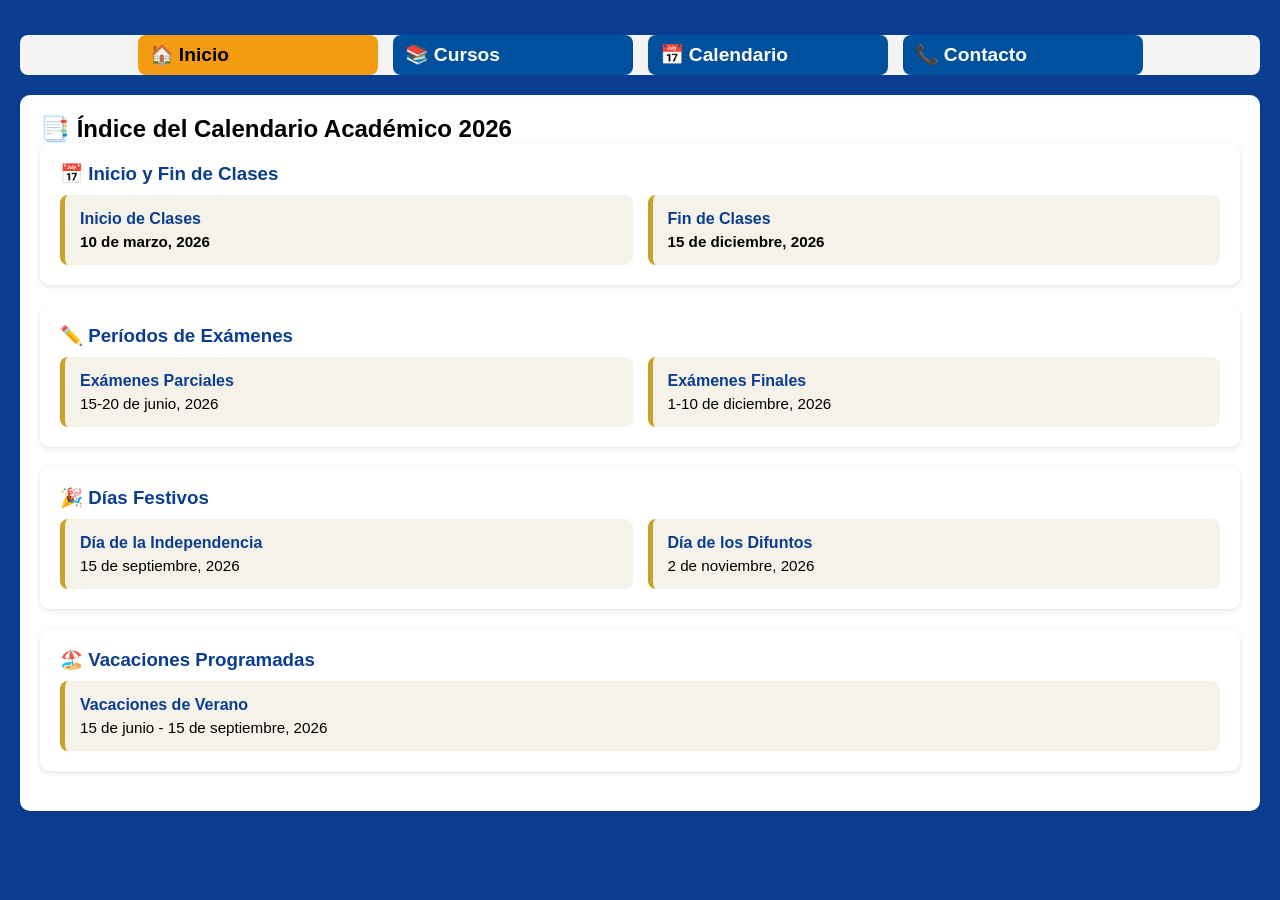
==== calendario.html @ b82ff3ab "calendario y estilos" ====
<!DOCTYPE html>
<html lang="en">
<head>
    <meta charset="UTF-8">
    <meta name="viewport" content="width=device-width, initial-scale=1.0">
    <link rel="stylesheet" href="styles_page.css">
    <title>Calendario</title>
</head>
<body>
        <!-- Navegación -->
    <nav class="nav">
        <a class="active" href="#"><strong>🏠 Inicio</strong></a>
        <a href="#"><strong>📚 Cursos</strong></a>
        <a href="#"><strong>📅 Calendario</strong></a>
        <a href="#"><strong>📞 Contacto</strong></a>
    </nav>

    <!-- ÍNDICE DE CALENDARIO ACADÉMICO -->
<section class="indice">
    <h2>📑 Índice del Calendario Académico 2026</h2>


<!-- CONTENIDO CON ANCLAS -->
<section id="inicio-clases">
    <h3>📅 Inicio y Fin de Clases</h3>
    <div id="fechas-clases">
        <div class="fecha">
            <h4>Inicio de Clases</h4>
            <p><strong>10 de marzo, 2026</strong></p>
        </div>
        <div class="fecha">
            <h4>Fin de Clases</h4>
            <p><strong>15 de diciembre, 2026</strong></p>
        </div>

    </div>

</section>

<section id="periodos-examenes">
    <h3>✏️ Períodos de Exámenes</h3>
    <div id="fechas-examenes">
        <div class="fecha">
            <h4>Exámenes Parciales</h4>
            <p>15-20 de junio, 2026</p>
        </div>
        <div class="fecha">
            <h4>Exámenes Finales</h4>
            <p>1-10 de diciembre, 2026</p>
        </div>
    </div>
</section>

<section id="dias-festivos">
    <h3>🎉 Días Festivos</h3>
    <div id="fechas-festivos">
        <div class="fecha">
            <h4>Día de la Independencia</h4>
            <p>15 de septiembre, 2026</p>
        </div>
        <div class="fecha">
            <h4>Día de los Difuntos</h4>
            <p>2 de noviembre, 2026</p>
        </div>
    </div>
</section>

<section id="vacaciones">
    <h3>🏖️ Vacaciones Programadas</h3>
    <div id="fechas-vacaciones">
        <div class="fecha">
            <h4>Vacaciones de Verano</h4>
            <p>15 de junio - 15 de septiembre, 2026</p>
        </div>
    </div>
</section>
    
</body>
</html>
---- styles_page.css ----
.nav{
    background-color: #f4f4f4;
    display: flex;
    margin: auto;
    margin-top: 15px;
    gap: 15px;
    Justify-content: center;
    border-radius: 8px;
}

.nav a.active{
    background-color: #f39c12;
    color: black;
}

.nav a{
    max-width: 240px;
    width: 100%;
    height: 40px;
    color: white;
    font-size: 1.2rem;    
    text-decoration: none;
    background-color: #00509d;
    padding: 8px 12px;
    border-radius: 8px;
    transition: 0.3s;
}

.nav a:hover{
    background-color: #f39c12;
    color: black;
    transform: translateY(-2px);
}

/* Reset básico */
*{
    margin:0;
    padding:0;
    box-sizing:border-box;
}

/* Colores institucionales */
:root{
    --azul:#0b3d91;
    --hueso:#f5f3e9;
    --dorado:#c9a227;
}

/* Estilo general */
body{
    font-family: Arial, Helvetica, sans-serif;
    background-color: #0b3d91;
    padding:20px;
}

/* Índice */
.indice{
    background:white;
    padding:20px;
    border-radius:10px;
    box-shadow:0 2px 6px rgba(0,0,0,0.1);
    margin-bottom:20px;
    gap: 15px;
    max-height: max-content;
    margin-top: 20px;
}

/* Contenedores de fechas */
#fechas-clases,
#fechas-examenes,
#fechas-festivos,
#fechas-vacaciones{
    display:flex;
    gap:15px;
    flex-wrap:wrap;
}

/* Tarjetas de fechas */
.fecha{
    flex:1;
    min-width:200px;
    background-color:#f5f3e9;
    border-left:5px solid #c9a227;
    padding:15px;
    border-radius:8px;
    transition:0.3s;
}

/* Título dentro de tarjeta */
.fecha h4{
    color:#0b3d91;
    margin-bottom:5px;
}

/* Texto */
.fecha p{
    font-size:0.95rem;
}

/* Efecto hover */
.fecha:hover{
    transform:translateY(-3px);
    box-shadow:0 3px 8px rgba(0,0,0,0.2);
}


/* Secciones (tarjetas) */
section[id]{
    background:white;
    margin-bottom:20px;
    padding:20px;
    border-radius:10px;
    box-shadow:0 2px 6px rgba(0,0,0,0.1);

    display:flex;
    flex-direction:column;
}

/* Títulos */
h3{
    color: #0b3d91;
    margin-bottom:10px;
}
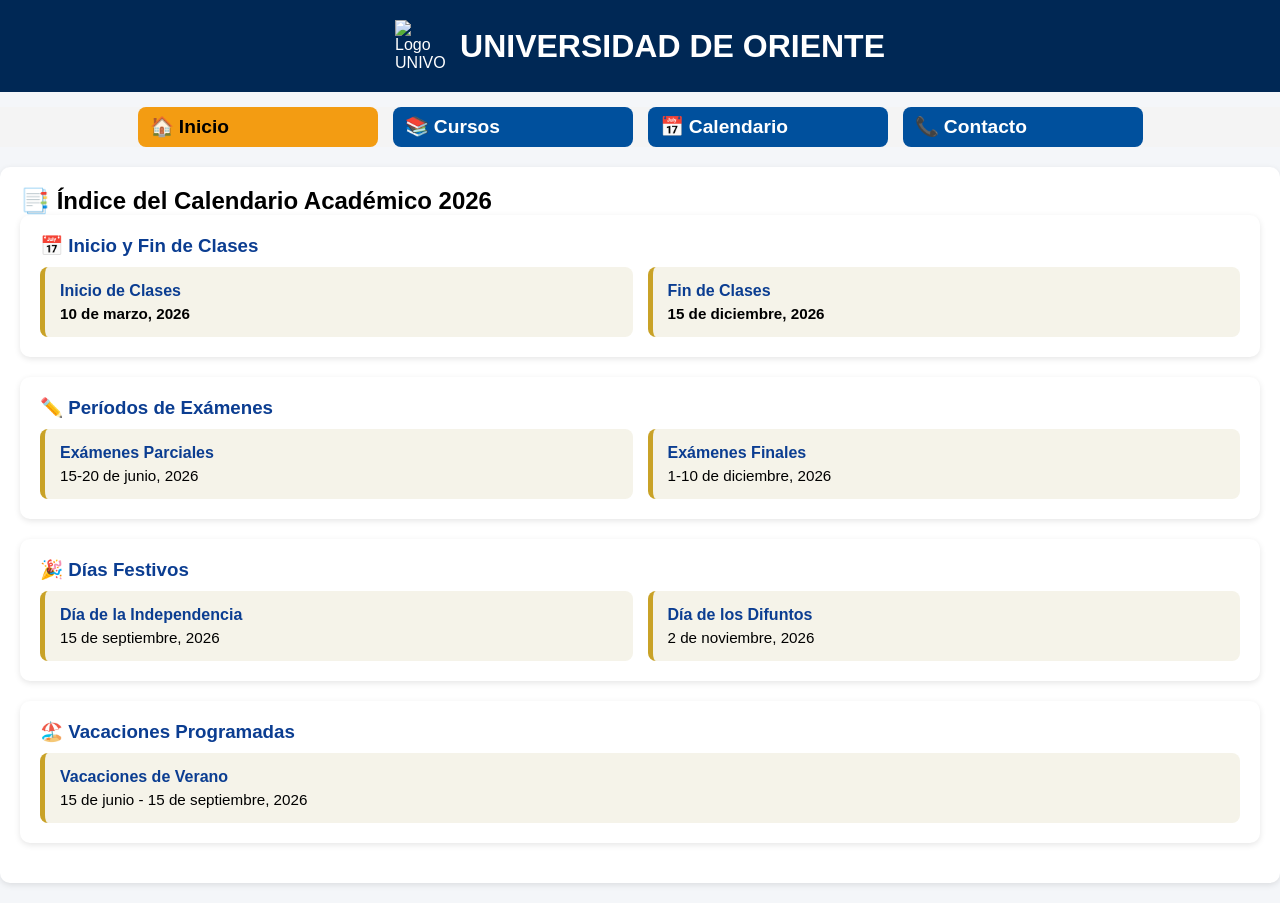
==== commit 6fde7b43: "ajuste css" ====
--- a/calendario.html
+++ b/calendario.html
@@ -3,16 +3,22 @@
 <head>
     <meta charset="UTF-8">
     <meta name="viewport" content="width=device-width, initial-scale=1.0">
-    <link rel="stylesheet" href="styles_page.css">
+    <link rel="stylesheet" href="style.css">
     <title>Calendario</title>
 </head>
 <body>
-        <!-- Navegación -->
+            <!-- Header -->
+    <header class="header">
+        <img src="https://www.univo.edu.sv/wp-content/uploads/2020/07/escudo.png" alt="Logo UNIVO" class="logo">
+        <h1>UNIVERSIDAD DE ORIENTE</h1>
+    </header>
+
+    <!-- Navegación -->
     <nav class="nav">
-        <a class="active" href="#"><strong>🏠 Inicio</strong></a>
-        <a href="#"><strong>📚 Cursos</strong></a>
-        <a href="#"><strong>📅 Calendario</strong></a>
-        <a href="#"><strong>📞 Contacto</strong></a>
+        <a class="active" href="/index.html"><strong>🏠 Inicio</strong></a>
+        <a href="/cursos.html"><strong>📚 Cursos</strong></a>
+        <a href="/calendario.html"><strong>📅 Calendario</strong></a>
+        <a href="/contactos.html"><strong>📞 Contacto</strong></a>
     </nav>
 
     <!-- ÍNDICE DE CALENDARIO ACADÉMICO -->
@@ -64,7 +70,6 @@
         </div>
     </div>
 </section>
-
 <section id="vacaciones">
     <h3>🏖️ Vacaciones Programadas</h3>
     <div id="fechas-vacaciones">
--- a/style.css
+++ b/style.css
@@ -0,0 +1,430 @@
+*{
+    box-sizing: border-box;
+    margin: 0;
+    padding: 0;
+}
+
+/* Colores institucionales */
+:root{
+    --azul:#0b3d91;
+    --hueso:#f5f3e9;
+    --dorado:#c9a227;
+}
+
+@import url('https://fonts.googleapis.com/css2?family=Inter:wght@400;700&display=swap');
+
+body{
+    font-family: 'Inter', sans-serif;
+    background-color: #f4f6f9;
+}
+
+.header{
+    background-color: #002855;
+    color: white;
+    padding: 20px;
+    gap: 15px;
+
+    display: flex;
+    justify-content: center;
+    align-items: center;
+}
+
+.logo{
+    width: 50px;
+    height: auto;
+    gap: 20px;
+}
+
+.nav{
+    background-color: #f4f4f4;
+    display: flex;
+    margin: auto;
+    margin-top: 15px;
+    gap: 15px;
+    Justify-content: center;
+}
+
+.nav a.active{
+    background-color: #f39c12;
+    color: black;
+}
+
+.nav a{
+    max-width: 240px;
+    width: 100%;
+    height: 40px;
+    color: white;
+    font-size: 1.2rem;    
+    text-decoration: none;
+    background-color: #00509d;
+    padding: 8px 12px;
+    border-radius: 8px;
+    transition: 0.3s;
+}
+
+.nav a:hover{
+    background-color: #f39c12;
+    color: black;
+    transform: translateY(-2px);
+}
+
+.layout{
+    display: grid;
+    grid-template-columns: 2fr 1fr;
+    grid-template-rows: auto auto;
+    gap: 20px;
+    padding: 20px;   
+}
+
+
+/* Índice */
+.indice{
+    background:white;
+    padding:20px;
+    border-radius:10px;
+    box-shadow:0 2px 6px rgba(0,0,0,0.1);
+    margin-bottom:20px;
+    gap: 15px;
+    max-height: max-content;
+    margin-top: 20px;
+}
+
+/* Contenedores de fechas */
+#fechas-clases,
+#fechas-examenes,
+#fechas-festivos,
+#fechas-vacaciones{
+    display:flex;
+    gap:15px;
+    flex-wrap:wrap;
+}
+
+/* Tarjetas de fechas */
+.fecha{
+    flex:1;
+    min-width:200px;
+    background-color:#f5f3e9;
+    border-left:5px solid #c9a227;
+    padding:15px;
+    border-radius:8px;
+    transition:0.3s;
+}
+
+/* Título dentro de tarjeta */
+.fecha h4{
+    color:#0b3d91;
+    margin-bottom:5px;
+}
+
+/* Texto */
+.fecha p{
+    font-size:0.95rem;
+}
+
+/* Efecto hover */
+.fecha:hover{
+    transform:translateY(-3px);
+    box-shadow:0 3px 8px rgba(0,0,0,0.2);
+}
+
+
+/* Secciones (tarjetas) */
+section[id]{
+    background:white;
+    margin-bottom:20px;
+    padding:20px;
+    border-radius:10px;
+    box-shadow:0 2px 6px rgba(0,0,0,0.1);
+
+    display:flex;
+    flex-direction:column;
+}
+
+/* Títulos */
+h3{
+    color: #0b3d91;
+    margin-bottom:10px;
+}
+
+.novedad{
+    width: 160px;
+    background-color: #ffd500;
+    border-radius: 20px;
+    padding: 10px;
+    font-size: 1.1rem;
+    text-align: center;
+    color: #002855;
+    font-weight: bold;
+}
+
+.noticias{
+    grid-column: 1 / 2;
+    grid-row: 1 / 2;
+    background-color: white;
+    padding: 20px;
+    border-radius: 8px;
+    gap: 15px
+}
+
+.noticias h2{
+    color: #002855;
+    margin-top: 10px;
+}
+
+.noticias h5{
+    color: #aa9d9d;
+    font-size: 0.9rem;
+    margin-top: 5px;
+}
+
+.noticias p{
+    font-size: 1.2rem;
+    color: #333;
+    margin-top: 25px;
+}
+
+.btn-informacion{
+    margin-top: 20px;
+    background-color: #002855;
+    color: white;
+    border: none;
+    padding: 10px;
+    border-radius: 8px;
+    cursor: pointer;
+    font-weight: bold;
+    font-size: 1rem;
+}
+
+.btn-informacion:hover{
+    background-color: #ffd500;
+    color: black;
+}
+
+.eventos{
+    grid-column: 1 / 2;
+    grid-row: 2 / 3;
+    background-color: white;
+    padding: 20px;
+    border-radius: 8px;
+    display: grid;
+    grid-template-columns: repeat(auto-fit, minmax(260px, 1fr));
+    gap: 20px;
+    align-items: start;
+}
+
+.eventos h2{
+    grid-column: 1 / -1;
+    color: #002855;
+}
+
+.eventos h5{
+    grid-column: 1 / -1;
+    color: #aa9d9d;
+    font-size: 0.9rem;
+    margin-top: 5px;
+}
+
+
+.contenedor-tarjetas{
+    margin-top: 0;
+    border-left: #002855 4px solid;
+    border-radius: 8px;
+}
+
+
+.tarjeta{
+    background-color: #f4f6f9;
+    border-radius: 12px;
+    overflow: hidden; /*Oculta lo que sobresale de la imagen*/
+    box-shadow: 0 4px 10px rgba(0, 0, 0, 0.15);
+    width: 100%;
+    display: flex;
+    flex-direction: column;
+    transition: transform 0.03s ease;
+}
+
+.tarjeta:hover{
+    transform: scale(1.03);
+    border-left: #ffd500 4px solid;
+}
+
+.contenido-tarjeta{
+    padding: 15px;
+    display: flex;
+    flex-direction: column;
+    gap: 10px;
+}
+
+.contenido-tarjeta h3{
+    color: #002855;
+}
+
+.contenido-tarjeta p{
+    font-size: 14px;
+    color: #333;
+}
+
+.contenido-tarjeta button{
+    background-color: #002855;
+    color: white;
+    border: none;
+    padding: 10px;
+    border-radius: 8px;
+    cursor: pointer;
+}
+
+.contenido-tarjeta button:hover{
+    background-color: #f39c12;
+    color: black;
+}
+
+.btn-eventos{
+    margin-top: 20px;
+    background-color: #ffd500;
+    color: black;
+    border: none;
+    padding: 10px;
+    border-radius: 8px;
+    cursor: pointer;
+    font-weight: bold;
+    font-size: 1rem;
+}
+
+.btn-eventos:hover{
+    background-color: #002855;
+    color: white;
+}
+
+.aside{
+    background-color: white;
+    grid-column: 2 / 3;
+    grid-row: 1 / 3;
+    padding: 20px;
+    border-radius: 8px;
+    display: flex;
+    flex-direction: column;
+}
+
+.aside ul{
+    margin-top: 10px;
+    list-style: none;
+}
+
+.aside li{
+    width: 70%;
+    margin-bottom: 8px;
+    background-color: #c9d9e7;
+    padding: 10px;
+    border-radius: 8px;
+    color: #002855;
+    text-align: left;
+}
+
+.clima{
+    width: 70%;
+    background: #1c1785;
+    background: linear-gradient(90deg, rgba(28, 23, 133, 1) 0%, rgba(74, 74, 212, 1) 47%, rgba(30, 143, 166, 1) 100%);
+    padding: 15px;
+    border-radius: 8px;
+    color: white;
+    margin-bottom: 20px;
+}
+
+.clima h3{
+    margin-top: 20px;
+    font-size: 3rem;
+    text-align: center;
+}
+
+.clima p{
+    margin-top: 15px;
+    font-size: 1.1rem;
+}
+
+.aside li:hover{
+    background-color: #002855;
+    color: white;
+    transform: translateX(-2px);
+}
+
+.footer{
+    background-color: #002855;
+    color: white;
+    text-align: center;
+    padding: 15px;
+    display: flex;
+    justify-content: center;
+    align-items: center;
+}
+
+/* Contactos */
+.contactos{
+    background: white;
+    padding: 20px;
+    border-radius: 10px;
+    box-shadow: 0 2px 6px rgba(0,0,0,0.1);
+    max-width: 700px;
+    margin: 20px auto 0;
+}
+
+.contactos h2{
+    color: #0b3d91;
+    margin-bottom: 15px;
+}
+
+.info{
+    background: #f5f3e9;
+    border-left: 5px solid #c9a227;
+    padding: 15px;
+    border-radius: 8px;
+    margin-bottom: 15px;
+}
+
+.info h3{
+    color: #0b3d91;
+    margin-bottom: 5px;
+}
+
+.info p{
+    font-size: 0.95rem;
+}
+
+@media (max-width: 900px){
+    .layout{
+        grid-template-columns: 1fr;
+    }
+
+    .noticias,
+    .eventos,
+    .aside{
+        grid-column: 1 / 2;
+    }
+
+    .noticias{
+        grid-row: auto;
+    }
+
+    .eventos{
+        grid-row: auto;
+    }
+
+    .aside{
+        grid-row: auto;
+    }
+}
+
+@media (max-width: 600px){
+    .header{
+        flex-direction: column;
+        align-items: flex-start;
+        gap: 12px;
+    }
+
+    .nav{
+        flex-wrap: wrap;
+    }
+
+    .eventos{
+        grid-template-columns: 1fr;
+    }
+}
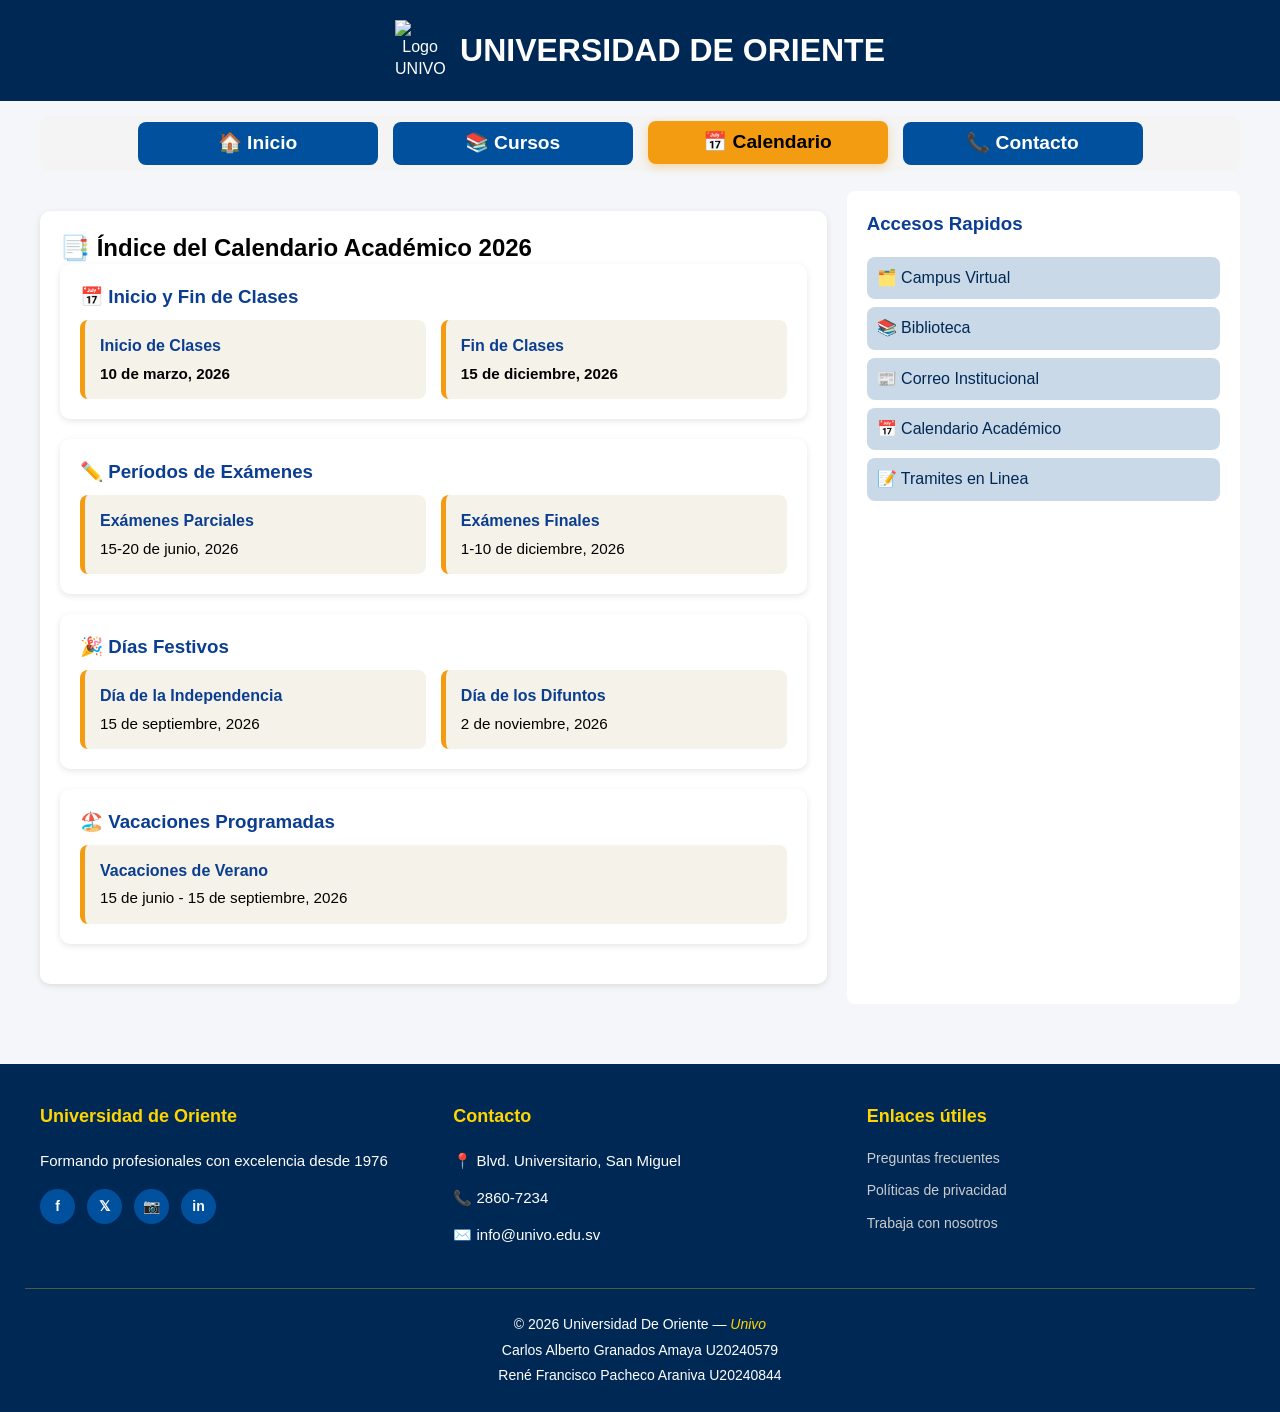
==== commit c5e1d02e: "ajustes compelto" ====
--- a/calendario.html
+++ b/calendario.html
@@ -1,13 +1,15 @@
 <!DOCTYPE html>
 <html lang="en">
+
 <head>
     <meta charset="UTF-8">
     <meta name="viewport" content="width=device-width, initial-scale=1.0">
     <link rel="stylesheet" href="style.css">
     <title>Calendario</title>
 </head>
+
 <body>
-            <!-- Header -->
+    <!-- Header -->
     <header class="header">
         <img src="https://www.univo.edu.sv/wp-content/uploads/2020/07/escudo.png" alt="Logo UNIVO" class="logo">
         <h1>UNIVERSIDAD DE ORIENTE</h1>
@@ -15,70 +17,120 @@
 
     <!-- Navegación -->
     <nav class="nav">
-        <a class="active" href="/index.html"><strong>🏠 Inicio</strong></a>
+        <a href="/index.html"><strong>🏠 Inicio</strong></a>
         <a href="/cursos.html"><strong>📚 Cursos</strong></a>
-        <a href="/calendario.html"><strong>📅 Calendario</strong></a>
+        <a class="active" aria-current="page" href="/calendario.html"><strong>📅 Calendario</strong></a>
         <a href="/contactos.html"><strong>📞 Contacto</strong></a>
     </nav>
 
-    <!-- ÍNDICE DE CALENDARIO ACADÉMICO -->
-<section class="indice">
-    <h2>📑 Índice del Calendario Académico 2026</h2>
+    <main class="layout">
+        <!-- ÍNDICE DE CALENDARIO ACADÉMICO -->
+        <section class="indice calendario-panel">
+            <h2>📑 Índice del Calendario Académico 2026</h2>
 
+            <section id="inicio-clases">
+                <h3>📅 Inicio y Fin de Clases</h3>
+                <div id="fechas-clases">
+                    <div class="fecha">
+                        <h4>Inicio de Clases</h4>
+                        <p><strong>10 de marzo, 2026</strong></p>
+                    </div>
+                    <div class="fecha">
+                        <h4>Fin de Clases</h4>
+                        <p><strong>15 de diciembre, 2026</strong></p>
+                    </div>
+                </div>
+            </section>
 
-<!-- CONTENIDO CON ANCLAS -->
-<section id="inicio-clases">
-    <h3>📅 Inicio y Fin de Clases</h3>
-    <div id="fechas-clases">
-        <div class="fecha">
-            <h4>Inicio de Clases</h4>
-            <p><strong>10 de marzo, 2026</strong></p>
-        </div>
-        <div class="fecha">
-            <h4>Fin de Clases</h4>
-            <p><strong>15 de diciembre, 2026</strong></p>
+            <section id="periodos-examenes">
+                <h3>✏️ Períodos de Exámenes</h3>
+                <div id="fechas-examenes">
+                    <div class="fecha">
+                        <h4>Exámenes Parciales</h4>
+                        <p>15-20 de junio, 2026</p>
+                    </div>
+                    <div class="fecha">
+                        <h4>Exámenes Finales</h4>
+                        <p>1-10 de diciembre, 2026</p>
+                    </div>
+                </div>
+            </section>
+
+            <section id="dias-festivos">
+                <h3>🎉 Días Festivos</h3>
+                <div id="fechas-festivos">
+                    <div class="fecha">
+                        <h4>Día de la Independencia</h4>
+                        <p>15 de septiembre, 2026</p>
+                    </div>
+                    <div class="fecha">
+                        <h4>Día de los Difuntos</h4>
+                        <p>2 de noviembre, 2026</p>
+                    </div>
+                </div>
+            </section>
+
+            <section id="vacaciones">
+                <h3>🏖️ Vacaciones Programadas</h3>
+                <div id="fechas-vacaciones">
+                    <div class="fecha">
+                        <h4>Vacaciones de Verano</h4>
+                        <p>15 de junio - 15 de septiembre, 2026</p>
+                    </div>
+                </div>
+            </section>
+        </section>
+
+        <!-- Sidebar -->
+        <aside class="aside">
+            <h3>Accesos Rapidos</h3>
+            <ul>
+                <li>🗂️ Campus Virtual</li>
+                <li>📚 Biblioteca</li>
+                <li>📰 Correo Institucional</li>
+                <li>📅 Calendario Académico</li>
+                <li>📝 Tramites en Linea</li>
+            </ul>
+        </aside>
+    </main>
+
+    <!-- Footer -->
+    <footer class="footer">
+        <div class="footer-content">
+            <div class="footer-column">
+                <h3>Universidad de Oriente</h3>
+                <p>Formando profesionales con excelencia desde 1976</p>
+                <div class="social-icons">
+                    <a href="#" title="Facebook">f</a>
+                    <a href="#" title="Twitter">𝕏</a>
+                    <a href="#" title="Instagram">📷</a>
+                    <a href="#" title="LinkedIn">in</a>
+                </div>
+            </div>
+
+            <div class="footer-column">
+                <h3>Contacto</h3>
+                <p>📍 Blvd. Universitario, San Miguel</p>
+                <p>📞 2860-7234</p>
+                <p>✉️ info@univo.edu.sv</p>
+            </div>
+
+            <div class="footer-column">
+                <h3>Enlaces útiles</h3>
+                <ul>
+                    <li><a href="#">Preguntas frecuentes</a></li>
+                    <li><a href="#">Políticas de privacidad</a></li>
+                    <li><a href="#">Trabaja con nosotros</a></li>
+                </ul>
+            </div>
         </div>
 
-    </div>
+        <div class="footer-bottom">
+            <p>&copy; 2026 Universidad De Oriente — <span class="abreviatura">Univo</span></p>
+            <p>Carlos Alberto Granados Amaya U20240579</p>
+            <p>René Francisco Pacheco Araniva U20240844</p>
+        </div>
+    </footer>
+</body>
 
-</section>
-
-<section id="periodos-examenes">
-    <h3>✏️ Períodos de Exámenes</h3>
-    <div id="fechas-examenes">
-        <div class="fecha">
-            <h4>Exámenes Parciales</h4>
-            <p>15-20 de junio, 2026</p>
-        </div>
-        <div class="fecha">
-            <h4>Exámenes Finales</h4>
-            <p>1-10 de diciembre, 2026</p>
-        </div>
-    </div>
-</section>
-
-<section id="dias-festivos">
-    <h3>🎉 Días Festivos</h3>
-    <div id="fechas-festivos">
-        <div class="fecha">
-            <h4>Día de la Independencia</h4>
-            <p>15 de septiembre, 2026</p>
-        </div>
-        <div class="fecha">
-            <h4>Día de los Difuntos</h4>
-            <p>2 de noviembre, 2026</p>
-        </div>
-    </div>
-</section>
-<section id="vacaciones">
-    <h3>🏖️ Vacaciones Programadas</h3>
-    <div id="fechas-vacaciones">
-        <div class="fecha">
-            <h4>Vacaciones de Verano</h4>
-            <p>15 de junio - 15 de septiembre, 2026</p>
-        </div>
-    </div>
-</section>
-    
-</body>
-</html>+</html>
--- a/style.css
+++ b/style.css
@@ -16,6 +16,7 @@
 body{
     font-family: 'Inter', sans-serif;
     background-color: #f4f6f9;
+    line-height: 1.4;
 }
 
 .header{
@@ -27,6 +28,8 @@
     display: flex;
     justify-content: center;
     align-items: center;
+    flex-wrap: wrap;
+    text-align: center;
 }
 
 .logo{
@@ -38,21 +41,28 @@
 .nav{
     background-color: #f4f4f4;
     display: flex;
-    margin: auto;
+    width: min(1200px, calc(100% - 24px));
+    margin: 12px auto 0;
     margin-top: 15px;
     gap: 15px;
-    Justify-content: center;
+    justify-content: center;
+    flex-wrap: wrap;
+    padding: 6px;
+    border-radius: 10px;
 }
 
 .nav a.active{
     background-color: #f39c12;
     color: black;
+    box-shadow: 0 3px 10px rgba(243, 156, 18, 0.35);
+    transform: translateY(-1px);
 }
 
 .nav a{
     max-width: 240px;
+    min-height: 40px;
     width: 100%;
-    height: 40px;
+    flex: 1 1 180px;
     color: white;
     font-size: 1.2rem;    
     text-decoration: none;
@@ -60,6 +70,7 @@
     padding: 8px 12px;
     border-radius: 8px;
     transition: 0.3s;
+    text-align: center;
 }
 
 .nav a:hover{
@@ -71,9 +82,86 @@
 .layout{
     display: grid;
     grid-template-columns: 2fr 1fr;
-    grid-template-rows: auto auto;
     gap: 20px;
-    padding: 20px;   
+    width: min(1200px, calc(100% - 24px));
+    margin: 0 auto;
+    padding: 20px 0;   
+}
+
+/* Secciones de portada */
+.Inicio{
+    grid-column: 1 / 2;
+    display: grid;
+    gap: 20px;
+}
+
+.tarjetas{
+    background: white;
+    border-radius: 12px;
+    padding: 20px;
+    box-shadow: 0 2px 8px rgba(0,0,0,0.1);
+    border-left: 5px solid #f39c12;
+}
+
+.tarjetas h2{
+    color: #002855;
+    margin-bottom: 10px;
+}
+
+.tarjetas p{
+    color: #333;
+    line-height: 1.6;
+}
+
+.valores ul{
+    list-style: none;
+    display: grid;
+    gap: 8px;
+}
+
+.valores li{
+    background: #f4f6f9;
+    border-radius: 8px;
+    padding: 8px 10px;
+}
+
+.estadisticas-lista{
+    list-style: none;
+    display: grid;
+    gap: 8px;
+}
+
+.estadisticas-lista li{
+    background: #f4f6f9;
+    border-radius: 8px;
+    padding: 8px 10px;
+}
+
+.estadisticas{
+    line-height: 1.8;
+}
+
+.mision{
+    border-left-color: #f39c12;
+    background: linear-gradient(135deg, #ffffff 0%, #edf3ff 100%);
+    padding: 14px 18px;
+}
+
+.mision p{
+    line-height: 1.45;
+    font-size: 0.95rem;
+}
+
+.vision{
+    border-left-color: #f39c12;
+}
+
+.valores{
+    border-left-color: #f39c12;
+}
+
+.estadisticas{
+    border-left-color: #f39c12;
 }
 
 
@@ -87,6 +175,7 @@
     gap: 15px;
     max-height: max-content;
     margin-top: 20px;
+    grid-column: 1 / 2;
 }
 
 /* Contenedores de fechas */
@@ -102,9 +191,9 @@
 /* Tarjetas de fechas */
 .fecha{
     flex:1;
-    min-width:200px;
+    min-width:180px;
     background-color:#f5f3e9;
-    border-left:5px solid #c9a227;
+    border-left:5px solid #f39c12;
     padding:15px;
     border-radius:8px;
     transition:0.3s;
@@ -227,7 +316,7 @@
 
 .contenedor-tarjetas{
     margin-top: 0;
-    border-left: #002855 4px solid;
+    border-left: #f39c12 4px solid;
     border-radius: 8px;
 }
 
@@ -245,7 +334,7 @@
 
 .tarjeta:hover{
     transform: scale(1.03);
-    border-left: #ffd500 4px solid;
+    border-left: #f39c12 4px solid;
 }
 
 .contenido-tarjeta{
@@ -298,7 +387,7 @@
 .aside{
     background-color: white;
     grid-column: 2 / 3;
-    grid-row: 1 / 3;
+    grid-row: 1 / -1;
     padding: 20px;
     border-radius: 8px;
     display: flex;
@@ -311,7 +400,7 @@
 }
 
 .aside li{
-    width: 70%;
+    width: 100%;
     margin-bottom: 8px;
     background-color: #c9d9e7;
     padding: 10px;
@@ -352,41 +441,239 @@
     color: white;
     text-align: center;
     padding: 15px;
-    display: flex;
-    justify-content: center;
-    align-items: center;
 }
 
 /* Contactos */
 .contactos{
+    background: white;
+    padding: 24px;
+    border-radius: 10px;
+    box-shadow: 0 2px 6px rgba(0,0,0,0.1);
+    grid-column: 1 / 2;
+    max-width: 100%;
+    margin: 20px 0 0;
+    display: grid;
+    gap: 14px;
+    border-top: 6px solid #0b3d91;
+}
+
+.contactos h2{
+    color: #0b3d91;
+    margin-bottom: 8px;
+}
+
+.info{
+    background: #f8fafc;
+    border: 1px solid #dde6f3;
+    border-left: 5px solid #f39c12;
+    border-radius: 10px;
+    padding: 14px 16px;
+    transition: 0.2s ease;
+}
+
+.info:hover{
+    transform: translateY(-2px);
+    box-shadow: 0 6px 12px rgba(0,0,0,0.08);
+}
+
+.info h3{
+    color: #002855;
+    margin-bottom: 8px;
+}
+
+.info p{
+    color: #334;
+    line-height: 1.5;
+}
+
+/*cursos*/
+/* ===== CURSOS ===== */
+
+.cursos{
+    grid-column: 1 / 2;
     background: white;
     padding: 20px;
     border-radius: 10px;
     box-shadow: 0 2px 6px rgba(0,0,0,0.1);
-    max-width: 700px;
-    margin: 20px auto 0;
-}
-
-.contactos h2{
-    color: #0b3d91;
+    margin-top: 20px;
+}
+
+.cursos h2{
+    color: #002855;
     margin-bottom: 15px;
 }
 
-.info{
-    background: #f5f3e9;
-    border-left: 5px solid #c9a227;
-    padding: 15px;
-    border-radius: 8px;
-    margin-bottom: 15px;
-}
-
-.info h3{
-    color: #0b3d91;
-    margin-bottom: 5px;
-}
-
-.info p{
-    font-size: 0.95rem;
+/* contador */
+.cursos .contador{
+    background:#1e2a3a;
+    color:#ffd000;
+    padding:12px;
+    border-radius:8px;
+    margin-bottom:20px;
+    font-weight:bold;
+}
+
+/* formulario */
+.cursos .formulario{
+    background:white;
+    padding:15px;
+    border-radius:8px;
+    margin-bottom:20px;
+    box-shadow:0 2px 6px rgba(0,0,0,0.1);
+}
+
+.cursos .formulario input{
+    width:100%;
+    padding:8px;
+    margin-bottom:8px;
+    border:1px solid #ccc;
+    border-radius:5px;
+}
+
+.cursos .formulario button{
+    padding:8px 12px;
+    background:#00509d;
+    color:white;
+    border:none;
+    border-radius:5px;
+    cursor:pointer;
+}
+
+.cursos .formulario button:hover{
+    background:#f39c12;
+    color:black;
+}
+
+/* listado de cursos */
+.cursos .lista-cursos{
+    display:grid;
+    gap:15px;
+    grid-template-columns: repeat(auto-fit, minmax(230px, 1fr));
+}
+
+/* tarjeta curso */
+.cursos .curso{
+    background:#f5f3e9;
+    border-left:5px solid #f39c12;
+    padding:15px;
+    border-radius:8px;
+    width:100%;
+}
+
+.cursos .curso h4{
+    color:#0b3d91;
+    margin-bottom:5px;
+}
+
+.cursos .curso p{
+    font-size:0.9rem;
+}
+
+.cursos .curso button{
+    margin-top:10px;
+    background:#d9534f;
+    color:white;
+    border:none;
+    padding:6px 10px;
+    border-radius:4px;
+    cursor:pointer;
+}
+
+.cursos .curso button:hover{
+    background:#b52b27;
+}
+
+.calendario-panel{
+    grid-column: 1 / 2;
+}
+.footer{
+    background-color: #002855;
+    color: white;
+    padding: clamp(30px, 5vw, 40px) clamp(15px, 3vw, 25px) clamp(15px, 2vw, 20px);
+    margin-top: clamp(30px, 5vw, 40px);
+    display: block;
+}
+
+
+.footer-content {
+    display: grid;
+    grid-template-columns: repeat(auto-fit, minmax(220px, 1fr));
+    gap: 40px;
+    max-width: 1200px;
+    margin: 0 auto 30px;
+    text-align: left;
+}
+
+.footer-column h3 {
+    color: #ffd500;
+    margin-bottom: clamp(12px, 2vw, 18px);
+    font-size: clamp(14px, 3vw, 18px);
+}
+
+.footer-column p {
+    font-size: clamp(12px, 2vw, 15px);
+    line-height: 1.8;
+    margin-bottom: clamp(6px, 1.5vw, 10px);
+}
+
+.footer-column ul {
+    list-style: none;
+    padding: 0;
+}
+
+.footer-column ul li {
+    margin-bottom: 10px;
+}
+
+.footer-column a {
+    color: #ccc;
+    text-decoration: none;
+    font-size: clamp(12px, 2vw, 14px);
+    transition: color 0.3s;
+}
+
+.footer-column a:hover {
+    color: #ffd500;
+}
+
+.social-icons {
+    display: flex;
+    gap: 12px;
+    margin-top: 15px;
+}
+
+.social-icons a {
+    display: inline-flex;
+    align-items: center;
+    justify-content: center;
+    width: 35px;
+    height: 35px;
+    background-color: #00509d;
+    border-radius: 50%;
+    color: white;
+    font-weight: bold;
+    transition: background-color 0.3s;
+}
+
+.social-icons a:hover {
+    background-color: #ffd500;
+    color: #002855;
+}
+
+.footer-bottom {
+    text-align: center;
+    border-top: 1px solid rgba(255, 213, 0, 0.3);
+    padding-top: clamp(15px, 3vw, 20px);
+    font-size: clamp(11px, 1.8vw, 14px);
+}
+
+.footer-bottom p{
+    margin: 6px 0;
+}
+
+.abreviatura {
+    color: #ffd500;
+    font-style: italic;
 }
 
 @media (max-width: 900px){
@@ -411,20 +698,64 @@
     .aside{
         grid-row: auto;
     }
+
+    .aside li{
+        width: 100%;
+    }
+
+    .cursos,
+    .contactos,
+    .indice{
+        margin-top: 0;
+    }
 }
 
 @media (max-width: 600px){
     .header{
         flex-direction: column;
-        align-items: flex-start;
+        align-items: center;
         gap: 12px;
     }
 
     .nav{
-        flex-wrap: wrap;
-    }
-
-    .eventos{
+        gap: 8px;
+    }
+
+    .nav a{
+        flex: 1 1 100%;
+        max-width: none;
+        font-size: 1rem;
+        min-height: 38px;
+    }
+
+    .layout{
+        width: calc(100% - 16px);
+        gap: 14px;
+    }
+
+    .tarjetas,
+    .indice,
+    .cursos,
+    .contactos,
+    .aside{
+        padding: 14px;
+    }
+
+    .fecha{
+        min-width: 100%;
+    }
+
+    .cursos .lista-cursos{
         grid-template-columns: 1fr;
     }
-}
+
+    .footer-content{
+        grid-template-columns: 1fr;
+        gap: 18px;
+        text-align: center;
+    }
+
+    .social-icons{
+        justify-content: center;
+    }
+}
